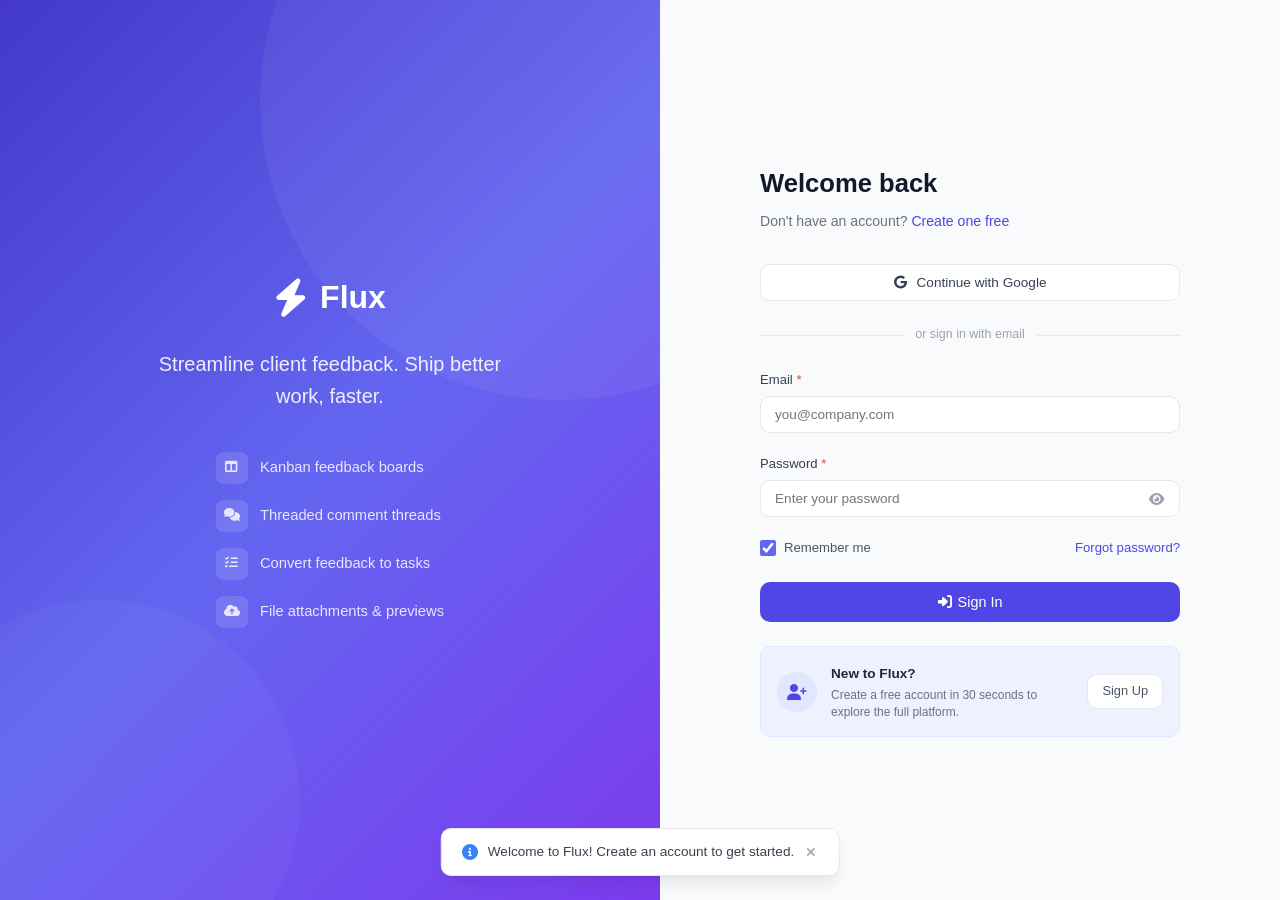
==== account.html @ b3759d48 "Add files via upload" ====
<!DOCTYPE html>
<html lang="en">
<head>
    <meta charset="UTF-8">
    <link rel="icon" type="image/svg+xml" href="data:image/svg+xml,<svg xmlns='http://www.w3.org/2000/svg' viewBox='0 0 100 100'><text y='.9em' font-size='90'>⚡</text></svg>">
    <meta name="viewport" content="width=device-width, initial-scale=1.0">
    <title>Flux — Account Settings</title>
    <meta name="description" content="Manage your Flux account settings, profile, security, and notification preferences.">

    <!-- Open Graph -->
    <meta property="og:title" content="Flux — Account Settings">
    <meta property="og:description" content="Manage your profile, security, and preferences in Flux.">
    <meta property="og:image" content="https://kingmiguelito-golteb.github.io/flux/screenshots/account.png">
    <meta property="og:url" content="https://kingmiguelito-golteb.github.io/flux/account.html">
    <meta property="og:type" content="website">

    <!-- Stylesheets -->
    <link rel="stylesheet" href="css/common.css">
    <link rel="stylesheet" href="css/account.css">
    <link rel="stylesheet" href="https://cdnjs.cloudflare.com/ajax/libs/font-awesome/6.5.0/css/all.min.css">
</head>
<body>

<!-- ===== SHARED HEADER ===== -->
<header class="flux-header" id="appHeader">
    <div class="flux-header-left">
        <a href="dashboard.html" class="flux-logo">
            <i class="fas fa-bolt"></i>
            <span>Flux</span>
        </a>
        <nav class="flux-nav" id="mainNav">
            <a href="dashboard.html" class="flux-nav-link">
                <i class="fas fa-columns"></i> Board
            </a>
            <a href="projects.html" class="flux-nav-link">
                <i class="fas fa-folder-open"></i> Projects
            </a>
            <a href="account.html" class="flux-nav-link active">
                <i class="fas fa-cog"></i> Settings
            </a>
        </nav>
    </div>
    <div class="flux-header-right">
        <!-- Notification bell -->
        <div class="flux-notif-wrapper" id="notifWrapper">
            <button class="flux-icon-btn" id="notifBell" title="Notifications">
                <i class="fas fa-bell"></i>
                <span class="flux-notif-badge hidden" id="notifBadge">0</span>
            </button>
            <div class="flux-notif-dropdown hidden" id="notifDropdown">
                <div class="flux-notif-header">
                    <h3>Notifications</h3>
                    <button class="flux-notif-mark-all" id="markAllRead">Mark all read</button>
                </div>
                <div class="flux-notif-list" id="notifList"></div>
                <div class="flux-notif-empty hidden" id="notifEmpty">
                    <i class="fas fa-bell-slash"></i>
                    <p>No notifications</p>
                </div>
            </div>
        </div>
        <!-- User menu -->
        <div class="flux-user-menu" id="userMenu">
            <button class="flux-user-btn" id="userMenuBtn">
                <div class="flux-avatar" id="headerAvatar">SC</div>
                <span class="flux-user-name" id="headerUserName">Sarah Chen</span>
                <i class="fas fa-chevron-down flux-user-chevron"></i>
            </button>
            <div class="flux-user-dropdown hidden" id="userDropdown">
                <div class="flux-user-dropdown-header">
                    <div class="flux-user-dropdown-name" id="dropdownName">Sarah Chen</div>
                    <div class="flux-user-dropdown-email" id="dropdownEmail">sarah@techco.com</div>
                </div>
                <a href="account.html" class="flux-user-dropdown-link">
                    <i class="fas fa-user-circle"></i> My Account
                </a>
                <a href="projects.html" class="flux-user-dropdown-link">
                    <i class="fas fa-folder-open"></i> Projects
                </a>
                <div class="flux-user-dropdown-divider"></div>
                <button class="flux-user-dropdown-link danger" id="logoutBtn">
                    <i class="fas fa-sign-out-alt"></i> Sign Out
                </button>
            </div>
        </div>
    </div>
</header>

<!-- ===== PAGE CONTENT ===== -->
<div class="flux-page">
    <div class="flux-page-header">
        <h1>Account Settings</h1>
        <p>Manage your profile, security, and preferences</p>
    </div>

    <div class="flux-page-content">
        <div class="account-layout">
            <!-- Sidebar -->
            <aside class="account-sidebar">
                <nav class="account-sidebar-nav">
                    <button class="account-sidebar-link active" data-section="profile">
                        <i class="fas fa-user"></i> Profile
                    </button>
                    <button class="account-sidebar-link" data-section="security">
                        <i class="fas fa-shield-alt"></i> Security
                    </button>
                    <button class="account-sidebar-link" data-section="notifications">
                        <i class="fas fa-bell"></i> Notifications
                    </button>
                    <button class="account-sidebar-link" data-section="organization">
                        <i class="fas fa-building"></i> Organization
                    </button>
                    <button class="account-sidebar-link" data-section="danger">
                        <i class="fas fa-exclamation-triangle"></i> Danger Zone
                    </button>
                </nav>
            </aside>

            <!-- Sections -->
            <div class="account-sections" id="accountSections">

                <!-- PROFILE SECTION -->
                <section class="account-section flux-card" id="sectionProfile" data-section="profile">
                    <div class="flux-card-header">
                        <h3><i class="fas fa-user"></i> Profile Information</h3>
                        <p>Update your personal details and avatar</p>
                    </div>
                    <div class="flux-card-body">
                        <div class="account-avatar-area">
                            <div class="account-avatar-preview" id="avatarPreview">SC</div>
                            <div class="account-avatar-actions">
                                <button class="flux-btn flux-btn-secondary flux-btn-sm" id="uploadAvatarBtn">
                                    <i class="fas fa-camera"></i> Upload Photo
                                </button>
                                <button class="flux-btn flux-btn-sm" id="removeAvatarBtn" style="background:none;color:var(--gray-400);border:none;padding:4px 8px;font-size:0.78rem;">
                                    Remove
                                </button>
                                <input type="file" id="avatarInput" accept="image/*" hidden>
                                <p>JPG, PNG. Max 2MB.</p>
                            </div>
                        </div>

                        <form id="profileForm" novalidate>
                            <div class="flux-form-row">
                                <div class="flux-form-group">
                                    <label class="flux-form-label" for="profileFirstName">First name</label>
                                    <input class="flux-form-input" type="text" id="profileFirstName" value="Sarah">
                                </div>
                                <div class="flux-form-group">
                                    <label class="flux-form-label" for="profileLastName">Last name</label>
                                    <input class="flux-form-input" type="text" id="profileLastName" value="Chen">
                                </div>
                            </div>
                            <div class="flux-form-group">
                                <label class="flux-form-label" for="profileEmail">Email</label>
                                <input class="flux-form-input" type="email" id="profileEmail" value="sarah@techco.com">
                            </div>
                            <div class="flux-form-group">
                                <label class="flux-form-label" for="profileJobTitle">Job title</label>
                                <input class="flux-form-input" type="text" id="profileJobTitle" placeholder="e.g. Product Manager">
                            </div>
                        </form>
                    </div>
                    <div class="flux-card-footer">
                        <button class="flux-btn flux-btn-secondary" id="cancelProfile">Cancel</button>
                        <button class="flux-btn flux-btn-primary" id="saveProfile">
                            <i class="fas fa-check"></i> Save Changes
                        </button>
                    </div>
                </section>

                <!-- SECURITY SECTION -->
                <section class="account-section flux-card" id="sectionSecurity" data-section="security">
                    <div class="flux-card-header">
                        <h3><i class="fas fa-shield-alt"></i> Security</h3>
                        <p>Manage your password and account security</p>
                    </div>
                    <div class="flux-card-body">
                        <form id="securityForm" novalidate>
                            <div class="flux-form-group">
                                <label class="flux-form-label" for="currentPassword">Current password</label>
                                <div class="password-input-wrapper">
                                    <input class="flux-form-input" type="password" id="currentPassword" placeholder="Enter current password">
                                    <button type="button" class="password-toggle" data-target="currentPassword">
                                        <i class="fas fa-eye"></i>
                                    </button>
                                </div>
                            </div>
                            <div class="flux-form-row">
                                <div class="flux-form-group">
                                    <label class="flux-form-label" for="newPassword">New password</label>
                                    <div class="password-input-wrapper">
                                        <input class="flux-form-input" type="password" id="newPassword" placeholder="New password">
                                        <button type="button" class="password-toggle" data-target="newPassword">
                                            <i class="fas fa-eye"></i>
                                        </button>
                                    </div>
                                </div>
                                <div class="flux-form-group">
                                    <label class="flux-form-label" for="confirmPassword">Confirm password</label>
                                    <div class="password-input-wrapper">
                                        <input class="flux-form-input" type="password" id="confirmPassword" placeholder="Confirm password">
                                        <button type="button" class="password-toggle" data-target="confirmPassword">
                                            <i class="fas fa-eye"></i>
                                        </button>
                                    </div>
                                </div>
                            </div>
                            <div class="flux-form-hint">Password must be at least 8 characters with one number and one special character.</div>
                        </form>
                    </div>
                    <div class="flux-card-footer">
                        <button class="flux-btn flux-btn-primary" id="savePassword">
                            <i class="fas fa-lock"></i> Update Password
                        </button>
                    </div>
                </section>

                <!-- NOTIFICATION SETTINGS SECTION -->
                <section class="account-section flux-card" id="sectionNotifications" data-section="notifications">
                    <div class="flux-card-header">
                        <h3><i class="fas fa-bell"></i> Notification Preferences</h3>
                        <p>Choose how and when you receive notifications</p>
                    </div>
                    <div class="flux-card-body">
                        <div class="notification-setting-row">
                            <div class="notification-setting-info">
                                <h4>Email notifications</h4>
                                <p>Receive feedback updates via email</p>
                            </div>
                            <label class="flux-toggle">
                                <input type="checkbox" id="notifEmail" checked>
                                <span class="flux-toggle-slider"></span>
                            </label>
                        </div>
                        <div class="notification-setting-row">
                            <div class="notification-setting-info">
                                <h4>In-app notifications</h4>
                                <p>Show notifications in the bell icon dropdown</p>
                            </div>
                            <label class="flux-toggle">
                                <input type="checkbox" id="notifInApp" checked>
                                <span class="flux-toggle-slider"></span>
                            </label>
                        </div>
                        <div class="notification-setting-row">
                            <div class="notification-setting-info">
                                <h4>Comment replies</h4>
                                <p>Get notified when someone replies to your comments</p>
                            </div>
                            <label class="flux-toggle">
                                <input type="checkbox" id="notifReplies" checked>
                                <span class="flux-toggle-slider"></span>
                            </label>
                        </div>
                        <div class="notification-setting-row">
                            <div class="notification-setting-info">
                                <h4>Status changes</h4>
                                <p>Notify when feedback changes status</p>
                            </div>
                            <label class="flux-toggle">
                                <input type="checkbox" id="notifStatus" checked>
                                <span class="flux-toggle-slider"></span>
                            </label>
                        </div>
                        <div class="notification-setting-row">
                            <div class="notification-setting-info">
                                <h4>Weekly digest</h4>
                                <p>Receive a summary of activity every Monday</p>
                            </div>
                            <label class="flux-toggle">
                                <input type="checkbox" id="notifDigest">
                                <span class="flux-toggle-slider"></span>
                            </label>
                        </div>
                    </div>
                    <div class="flux-card-footer">
                        <button class="flux-btn flux-btn-primary" id="saveNotifications">
                            <i class="fas fa-check"></i> Save Preferences
                        </button>
                    </div>
                </section>

                <!-- ORGANIZATION SECTION -->
                <section class="account-section flux-card" id="sectionOrganization" data-section="organization">
                    <div class="flux-card-header">
                        <h3><i class="fas fa-building"></i> Organization</h3>
                        <p>Your team and organization settings</p>
                    </div>
                    <div class="flux-card-body">
                        <form id="orgForm" novalidate>
                            <div class="flux-form-group">
                                <label class="flux-form-label" for="orgName">Organization name</label>
                                <input class="flux-form-input" type="text" id="orgName" value="TechCo">
                            </div>
                            <div class="flux-form-group">
                                <label class="flux-form-label" for="orgRole">Your role</label>
                                <select class="flux-form-select" id="orgRole">
                                    <option value="client" selected>Client</option>
                                    <option value="agency">Agency</option>
                                </select>
                            </div>
                            <div class="flux-form-group">
                                <label class="flux-form-label" for="orgTeamName">Team name</label>
                                <input class="flux-form-input" type="text" id="orgTeamName" placeholder="e.g. Marketing Team">
                            </div>
                        </form>
                    </div>
                    <div class="flux-card-footer">
                        <button class="flux-btn flux-btn-primary" id="saveOrg">
                            <i class="fas fa-check"></i> Save Organization
                        </button>
                    </div>
                </section>

                <!-- DANGER ZONE -->
                <section class="account-section flux-card danger-zone" id="sectionDanger" data-section="danger">
                    <div class="flux-card-header">
                        <h3><i class="fas fa-exclamation-triangle"></i> Danger Zone</h3>
                    </div>
                    <div class="flux-card-body">
                        <div class="danger-item">
                            <div class="danger-item-info">
                                <h4>Export account data</h4>
                                <p>Download all your feedback and settings</p>
                            </div>
                            <button class="flux-btn flux-btn-secondary flux-btn-sm" id="exportData">
                                <i class="fas fa-download"></i> Export
                            </button>
                        </div>
                        <div class="danger-item">
                            <div class="danger-item-info">
                                <h4>Delete all data</h4>
                                <p>Remove all feedback, projects and settings permanently</p>
                            </div>
                            <button class="flux-btn flux-btn-danger flux-btn-sm" id="deleteAllData">
                                <i class="fas fa-trash"></i> Delete All
                            </button>
                        </div>
                        <div class="danger-item">
                            <div class="danger-item-info">
                                <h4>Delete account</h4>
                                <p>Permanently delete your Flux account</p>
                            </div>
                            <button class="flux-btn flux-btn-danger flux-btn-sm" id="deleteAccount">
                                <i class="fas fa-user-times"></i> Delete Account
                            </button>
                        </div>
                    </div>
                </section>

            </div>
        </div>
    </div>
</div>

<div class="flux-toast-container" id="toastContainer"></div>
<script src="js/ui/splash.js"></script>
<script src="js/core/storage.js"></script>
<script src="js/core/api.js"></script>
<script src="js/ui/toast.js"></script>
<script src="js/ui/nav.js"></script>
<script src="js/ui/notifications.js"></script>
<script src="js/pages/account.js"></script>
</body>
</html>
---- css/common.css ----
/* ================================================
   FLUX — COMMON STYLES (shared across all pages)
   ================================================ */

/* --------------------------------
   CSS VARIABLES
   -------------------------------- */
:root {
    --primary-50: #eef2ff;
    --primary-100: #e0e7ff;
    --primary-200: #c7d2fe;
    --primary-300: #a5b4fc;
    --primary-400: #818cf8;
    --primary-500: #6366f1;
    --primary-600: #4f46e5;
    --primary-700: #4338ca;
    --primary-800: #3730a3;
    --primary-900: #312e81;

    --emerald-50: #ecfdf5;
    --emerald-100: #d1fae5;
    --emerald-200: #a7f3d0;
    --emerald-300: #6ee7b7;
    --emerald-400: #34d399;
    --emerald-500: #10b981;
    --emerald-600: #059669;

    --amber-50: #fffbeb;
    --amber-100: #fef3c7;
    --amber-200: #fde68a;
    --amber-400: #fbbf24;
    --amber-500: #f59e0b;
    --amber-600: #d97706;

    --red-50: #fef2f2;
    --red-100: #fee2e2;
    --red-200: #fecaca;
    --red-400: #f87171;
    --red-500: #ef4444;
    --red-600: #dc2626;

    --blue-50: #eff6ff;
    --blue-100: #dbeafe;
    --blue-400: #60a5fa;
    --blue-500: #3b82f6;
    --blue-600: #2563eb;

    --gray-50: #f9fafb;
    --gray-100: #f3f4f6;
    --gray-200: #e5e7eb;
    --gray-300: #d1d5db;
    --gray-400: #9ca3af;
    --gray-500: #6b7280;
    --gray-600: #4b5563;
    --gray-700: #374151;
    --gray-800: #1f2937;
    --gray-900: #111827;

    --header-height: 64px;
    --radius-sm: 6px;
    --radius-md: 10px;
    --radius-lg: 14px;
    --radius-xl: 20px;

    --shadow-sm: 0 1px 2px rgba(0, 0, 0, 0.05);
    --shadow-md: 0 4px 6px -1px rgba(0, 0, 0, 0.07), 0 2px 4px -2px rgba(0, 0, 0, 0.05);
    --shadow-lg: 0 10px 15px -3px rgba(0, 0, 0, 0.08), 0 4px 6px -4px rgba(0, 0, 0, 0.04);
    --shadow-xl: 0 20px 25px -5px rgba(0, 0, 0, 0.1), 0 8px 10px -6px rgba(0, 0, 0, 0.06);

    --transition-fast: 150ms ease;
    --transition-normal: 250ms ease;
    --transition-slow: 350ms cubic-bezier(0.4, 0, 0.2, 1);
}

/* --------------------------------
   RESET
   -------------------------------- */
*,
*::before,
*::after {
    box-sizing: border-box;
    margin: 0;
    padding: 0;
}

html {
    font-size: 16px;
    scroll-behavior: smooth;
}

body {
    font-family: 'Inter', -apple-system, BlinkMacSystemFont, 'Segoe UI', Roboto, sans-serif;
    background: var(--gray-50);
    color: var(--gray-800);
    line-height: 1.6;
    min-height: 100vh;
    overflow-x: hidden;
}

/* --------------------------------
   SCROLLBAR
   -------------------------------- */
::-webkit-scrollbar {
    width: 6px;
    height: 6px;
}

::-webkit-scrollbar-track {
    background: transparent;
}

::-webkit-scrollbar-thumb {
    background: var(--gray-300);
    border-radius: 3px;
}

::-webkit-scrollbar-thumb:hover {
    background: var(--gray-400);
}

/* --------------------------------
   UTILITY
   -------------------------------- */
.hidden {
    display: none !important;
}

.sr-only {
    position: absolute;
    width: 1px;
    height: 1px;
    padding: 0;
    margin: -1px;
    overflow: hidden;
    clip: rect(0, 0, 0, 0);
    border: 0;
}

/* --------------------------------
   SHARED NAV HEADER
   -------------------------------- */
.flux-header {
    position: fixed;
    top: 0;
    left: 0;
    right: 0;
    height: var(--header-height);
    background: white;
    border-bottom: 1px solid var(--gray-200);
    display: flex;
    align-items: center;
    justify-content: space-between;
    padding: 0 16px;
    z-index: 100;
    box-shadow: var(--shadow-sm);
    gap: 8px;
    overflow: visible;
}

.flux-header-left {
    display: flex;
    align-items: center;
    gap: 12px;
    flex-shrink: 0;
}

.flux-logo {
    display: flex;
    align-items: center;
    gap: 8px;
    font-weight: 700;
    font-size: 1.15rem;
    color: var(--primary-600);
    text-decoration: none;
    transition: opacity var(--transition-fast);
    flex-shrink: 0;
}

.flux-logo:hover {
    opacity: 0.85;
}

.flux-logo i {
    font-size: 1.3rem;
}

.flux-logo small {
    font-size: 0.7rem;
    color: var(--gray-400);
    font-weight: 400;
    margin-left: 4px;
}

/* Main navigation links */
.flux-nav {
    display: flex;
    align-items: center;
    gap: 2px;
    flex-shrink: 0;
}

.flux-nav-link {
    display: flex;
    align-items: center;
    gap: 5px;
    padding: 6px 10px;
    border-radius: var(--radius-md);
    font-size: 0.8rem;
    font-weight: 500;
    color: var(--gray-500);
    text-decoration: none;
    transition: all var(--transition-fast);
    white-space: nowrap;
    flex-shrink: 0;
}

.flux-nav-link:hover {
    background: var(--gray-100);
    color: var(--gray-700);
}

.flux-nav-link.active {
    background: var(--primary-50);
    color: var(--primary-600);
}

.flux-nav-link i {
    font-size: 0.82rem;
    width: 14px;
    text-align: center;
}


.flux-header-right {
    display: flex;
    align-items: center;
    gap: 8px;
    flex-shrink: 0;
    margin-left: auto;
}
/* --------------------------------
   NOTIFICATION BELL (shared)
   -------------------------------- */
.flux-notif-wrapper {
    position: relative;
    flex-shrink: 0;
}

.flux-icon-btn {
    width: 36px;
    height: 36px;
    border-radius: 50%;
    border: 1px solid var(--gray-200);
    background: white;
    cursor: pointer;
    display: flex;
    align-items: center;
    justify-content: center;
    color: var(--gray-500);
    transition: all var(--transition-fast);
    position: relative;
    flex-shrink: 0;
}

.flux-icon-btn:hover {
    background: var(--gray-50);
    color: var(--gray-700);
    border-color: var(--gray-300);
}

.flux-notif-badge {
    position: absolute;
    top: -4px;
    right: -4px;
    min-width: 18px;
    height: 18px;
    padding: 0 5px;
    background: var(--red-500);
    color: white;
    font-size: 0.65rem;
    font-weight: 700;
    border-radius: 9px;
    display: flex;
    align-items: center;
    justify-content: center;
    border: 2px solid white;
}

/* --------------------------------
   NOTIFICATION DROPDOWN
   -------------------------------- */
.flux-notif-dropdown {
    position: absolute;
    top: calc(100% + 8px);
    right: -8px;
    width: 360px;
    max-height: 480px;
    background: white;
    border: 1px solid var(--gray-200);
    border-radius: var(--radius-lg);
    box-shadow: var(--shadow-xl);
    z-index: 300;
    overflow: hidden;
    animation: fluxDropdownIn 0.25s ease;
}

.flux-notif-header {
    display: flex;
    justify-content: space-between;
    align-items: center;
    padding: 16px;
    border-bottom: 1px solid var(--gray-100);
}

.flux-notif-header h3 {
    font-size: 0.95rem;
    font-weight: 600;
}

.flux-notif-mark-all {
    background: none;
    border: none;
    color: var(--primary-500);
    cursor: pointer;
    font-size: 0.8rem;
    font-weight: 500;
}

.flux-notif-mark-all:hover {
    text-decoration: underline;
}

.flux-notif-list {
    max-height: 380px;
    overflow-y: auto;
}

.flux-notif-item {
    padding: 12px 16px;
    border-bottom: 1px solid var(--gray-50);
    cursor: pointer;
    transition: background var(--transition-fast);
    display: flex;
    gap: 12px;
    align-items: flex-start;
}

.flux-notif-item:hover {
    background: var(--gray-50);
}

.flux-notif-item.unread {
    background: var(--primary-50);
}

.flux-notif-item.unread:hover {
    background: var(--primary-100);
}

.flux-notif-icon {
    width: 32px;
    height: 32px;
    border-radius: 50%;
    display: flex;
    align-items: center;
    justify-content: center;
    flex-shrink: 0;
    font-size: 0.75rem;
}

.flux-notif-icon.success {
    background: var(--emerald-100);
    color: var(--emerald-600);
}

.flux-notif-icon.warning {
    background: var(--amber-100);
    color: var(--amber-600);
}

.flux-notif-icon.info {
    background: var(--blue-100);
    color: var(--blue-600);
}

.flux-notif-icon.danger {
    background: var(--red-100);
    color: var(--red-600);
}

.flux-notif-content {
    flex: 1;
    min-width: 0;
}

.flux-notif-text {
    font-size: 0.83rem;
    color: var(--gray-700);
    line-height: 1.4;
}

.flux-notif-time {
    font-size: 0.72rem;
    color: var(--gray-400);
    margin-top: 2px;
}

.flux-notif-empty {
    padding: 40px 16px;
    text-align: center;
    color: var(--gray-400);
}

.flux-notif-empty i {
    font-size: 2rem;
    margin-bottom: 8px;
    display: block;
}

/* --------------------------------
   USER MENU
   -------------------------------- */
.flux-user-menu {
    position: relative;
    flex-shrink: 0;
}

.flux-user-btn {
    display: flex;
    align-items: center;
    gap: 8px;
    padding: 3px 8px 3px 3px;
    border: 1px solid var(--gray-200);
    border-radius: 50px;
    background: white;
    cursor: pointer;
    transition: all var(--transition-fast);
    white-space: nowrap;
    flex-shrink: 0;
}

.flux-user-btn:hover {
    border-color: var(--gray-300);
    background: var(--gray-50);
}

.flux-avatar {
    width: 30px;
    height: 30px;
    border-radius: 50%;
    background: var(--primary-100);
    color: var(--primary-700);
    display: flex;
    align-items: center;
    justify-content: center;
    font-weight: 600;
    font-size: 0.7rem;
    flex-shrink: 0;
    overflow: hidden;
}

.flux-avatar img {
    width: 100%;
    height: 100%;
    object-fit: cover;
}

.flux-user-name {
    font-size: 0.8rem;
    font-weight: 500;
    color: var(--gray-700);
    max-width: 100px;
    overflow: hidden;
    text-overflow: ellipsis;
}

.flux-user-chevron {
    font-size: 0.6rem;
    color: var(--gray-400);
    flex-shrink: 0;
}

.flux-user-dropdown {
    position: absolute;
    top: calc(100% + 6px);
    right: 0;
    width: 220px;
    background: white;
    border: 1px solid var(--gray-200);
    border-radius: var(--radius-md);
    box-shadow: var(--shadow-lg);
    z-index: 300;
    padding: 6px;
    animation: fluxDropdownIn 0.2s ease;
}

.flux-user-dropdown-header {
    padding: 10px 12px;
    border-bottom: 1px solid var(--gray-100);
    margin-bottom: 4px;
}

.flux-user-dropdown-name {
    font-size: 0.85rem;
    font-weight: 600;
    color: var(--gray-800);
}

.flux-user-dropdown-email {
    font-size: 0.72rem;
    color: var(--gray-400);
    overflow: hidden;
    text-overflow: ellipsis;
}

.flux-user-dropdown-link {
    display: flex;
    align-items: center;
    gap: 10px;
    padding: 8px 12px;
    border-radius: var(--radius-sm);
    font-size: 0.83rem;
    color: var(--gray-600);
    text-decoration: none;
    transition: all var(--transition-fast);
    cursor: pointer;
    border: none;
    background: none;
    width: 100%;
    text-align: left;
    font-family: inherit;
}

.flux-user-dropdown-link:hover {
    background: var(--gray-100);
    color: var(--gray-800);
}

.flux-user-dropdown-link.danger {
    color: var(--red-500);
}

.flux-user-dropdown-link.danger:hover {
    background: var(--red-50);
    color: var(--red-600);
}

.flux-user-dropdown-link i {
    width: 16px;
    text-align: center;
    font-size: 0.85rem;
}

.flux-user-dropdown-divider {
    height: 1px;
    background: var(--gray-100);
    margin: 4px 0;
}

/* --------------------------------
   SHARED BUTTONS
   -------------------------------- */
.flux-btn {
    display: inline-flex;
    align-items: center;
    justify-content: center;
    gap: 6px;
    padding: 10px 20px;
    border-radius: var(--radius-md);
    font-size: 0.85rem;
    font-weight: 500;
    font-family: inherit;
    cursor: pointer;
    border: none;
    transition: all var(--transition-fast);
    text-decoration: none;
    white-space: nowrap;
}

.flux-btn:disabled {
    opacity: 0.5;
    cursor: not-allowed;
}

.flux-btn-primary {
    background: var(--primary-600);
    color: white;
}

.flux-btn-primary:hover:not(:disabled) {
    background: var(--primary-700);
}

.flux-btn-secondary {
    background: white;
    color: var(--gray-600);
    border: 1px solid var(--gray-200);
}

.flux-btn-secondary:hover:not(:disabled) {
    background: var(--gray-50);
    border-color: var(--gray-300);
}

.flux-btn-danger {
    background: var(--red-50);
    color: var(--red-600);
    border: 1px solid var(--red-200);
}

.flux-btn-danger:hover:not(:disabled) {
    background: var(--red-100);
}

.flux-btn-sm {
    padding: 6px 14px;
    font-size: 0.8rem;
}

.flux-btn-lg {
    padding: 12px 28px;
    font-size: 0.9rem;
}

.flux-btn-block {
    width: 100%;
}

/* --------------------------------
   SHARED FORM STYLES
   -------------------------------- */
.flux-form-group {
    margin-bottom: 20px;
}

.flux-form-label {
    display: block;
    font-size: 0.82rem;
    font-weight: 500;
    color: var(--gray-700);
    margin-bottom: 6px;
}

.flux-form-label .required {
    color: var(--red-500);
}

.flux-form-input,
.flux-form-select,
.flux-form-textarea {
    width: 100%;
    padding: 10px 14px;
    border: 1px solid var(--gray-200);
    border-radius: var(--radius-md);
    font-size: 0.85rem;
    font-family: inherit;
    outline: none;
    transition: all var(--transition-fast);
    background: white;
    color: var(--gray-800);
}

.flux-form-input:focus,
.flux-form-select:focus,
.flux-form-textarea:focus {
    border-color: var(--primary-400);
    box-shadow: 0 0 0 3px var(--primary-100);
}

.flux-form-input.error,
.flux-form-textarea.error {
    border-color: var(--red-400);
    box-shadow: 0 0 0 3px var(--red-100);
}

.flux-form-textarea {
    resize: vertical;
    min-height: 80px;
}

.flux-form-hint {
    font-size: 0.72rem;
    color: var(--gray-400);
    margin-top: 4px;
}

.flux-form-error {
    font-size: 0.75rem;
    color: var(--red-500);
    margin-top: 4px;
    display: none;
}

.flux-form-error.visible {
    display: block;
}

.flux-form-row {
    display: grid;
    grid-template-columns: 1fr 1fr;
    gap: 16px;
}

/* --------------------------------
   SHARED CARD CONTAINER
   -------------------------------- */
.flux-card {
    background: white;
    border: 1px solid var(--gray-200);
    border-radius: var(--radius-lg);
    box-shadow: var(--shadow-sm);
}

.flux-card-header {
    padding: 20px 24px;
    border-bottom: 1px solid var(--gray-100);
}

.flux-card-header h3 {
    font-size: 1rem;
    font-weight: 600;
    color: var(--gray-800);
    display: flex;
    align-items: center;
    gap: 8px;
}

.flux-card-header h3 i {
    color: var(--primary-500);
}

.flux-card-header p {
    font-size: 0.8rem;
    color: var(--gray-500);
    margin-top: 2px;
}

.flux-card-body {
    padding: 24px;
}

.flux-card-footer {
    padding: 16px 24px;
    border-top: 1px solid var(--gray-100);
    display: flex;
    justify-content: flex-end;
    gap: 10px;
}

/* --------------------------------
   TOAST CONTAINER (shared)
   -------------------------------- */
.flux-toast-container {
    position: fixed;
    bottom: 24px;
    left: 50%;
    transform: translateX(-50%);
    z-index: 1000;
    display: flex;
    flex-direction: column-reverse;
    gap: 8px;
    pointer-events: none;
}

.flux-toast {
    display: flex;
    align-items: center;
    gap: 10px;
    padding: 12px 20px;
    background: white;
    border-radius: var(--radius-md);
    box-shadow: var(--shadow-lg);
    border: 1px solid var(--gray-200);
    font-size: 0.85rem;
    pointer-events: auto;
    min-width: 280px;
    max-width: 440px;
    animation: fluxToastIn 0.4s cubic-bezier(0.34, 1.56, 0.64, 1);
}

.flux-toast.removing {
    animation: fluxToastOut 0.3s ease forwards;
}

.flux-toast-icon {
    font-size: 1rem;
    flex-shrink: 0;
}

.flux-toast.success .flux-toast-icon {
    color: var(--emerald-500);
}

.flux-toast.error .flux-toast-icon {
    color: var(--red-500);
}

.flux-toast.warning .flux-toast-icon {
    color: var(--amber-500);
}

.flux-toast.info .flux-toast-icon {
    color: var(--blue-500);
}

.flux-toast-msg {
    flex: 1;
    color: var(--gray-700);
    font-weight: 500;
}

.flux-toast-close {
    background: none;
    border: none;
    color: var(--gray-400);
    cursor: pointer;
    padding: 2px;
    font-size: 0.8rem;
}

/* --------------------------------
   PAGE CONTENT AREA
   -------------------------------- */
.flux-page {
    margin-top: var(--header-height);
    min-height: calc(100vh - var(--header-height));
}

.flux-page-header {
    padding: 24px 32px 0;
}

.flux-page-header h1 {
    font-size: 1.5rem;
    font-weight: 700;
    color: var(--gray-900);
}

.flux-page-header p {
    font-size: 0.88rem;
    color: var(--gray-500);
    margin-top: 4px;
}

.flux-page-content {
    padding: 24px 32px;
}

/* --------------------------------
   TOGGLE SWITCH
   -------------------------------- */
.flux-toggle {
    position: relative;
    width: 44px;
    height: 24px;
    flex-shrink: 0;
}

.flux-toggle input {
    opacity: 0;
    width: 0;
    height: 0;
    position: absolute;
}

.flux-toggle-slider {
    position: absolute;
    inset: 0;
    background: var(--gray-300);
    border-radius: 12px;
    cursor: pointer;
    transition: background var(--transition-fast);
}

.flux-toggle-slider::before {
    content: '';
    position: absolute;
    left: 3px;
    top: 3px;
    width: 18px;
    height: 18px;
    background: white;
    border-radius: 50%;
    transition: transform var(--transition-fast);
    box-shadow: var(--shadow-sm);
}

.flux-toggle input:checked+.flux-toggle-slider {
    background: var(--primary-500);
}

.flux-toggle input:checked+.flux-toggle-slider::before {
    transform: translateX(20px);
}

/* --------------------------------
   ANIMATIONS
   -------------------------------- */
@keyframes fluxDropdownIn {
    from {
        opacity: 0;
        transform: translateY(-8px);
    }

    to {
        opacity: 1;
        transform: translateY(0);
    }
}

@keyframes fluxToastIn {
    from {
        opacity: 0;
        transform: translateY(20px) scale(0.95);
    }

    to {
        opacity: 1;
        transform: translateY(0) scale(1);
    }
}

@keyframes fluxToastOut {
    from {
        opacity: 1;
        transform: translateY(0) scale(1);
    }

    to {
        opacity: 0;
        transform: translateY(20px) scale(0.9);
    }
}

@keyframes fluxFadeIn {
    from {
        opacity: 0;
    }

    to {
        opacity: 1;
    }
}

@keyframes fluxSlideUp {
    from {
        opacity: 0;
        transform: translateY(16px);
    }

    to {
        opacity: 1;
        transform: translateY(0);
    }
}

@keyframes fluxShake {

    0%,
    100% {
        transform: translateX(0);
    }

    25% {
        transform: translateX(-4px);
    }

    75% {
        transform: translateX(4px);
    }
}

@keyframes fluxSpin {
    to {
        transform: rotate(360deg);
    }
}

/* --------------------------------
   RESPONSIVE NAV
   -------------------------------- */
@media (max-width: 768px) {
    .flux-header {
        padding: 0 12px;
    }

    .flux-nav {
        display: none;
    }

    .flux-user-name {
        display: none;
    }

    .flux-page-header {
        padding: 16px;
    }

    .flux-page-content {
        padding: 16px;
    }

    .flux-form-row {
        grid-template-columns: 1fr;
    }
}
/* ================================================
   SPLASH / LOADING SCREEN
   ================================================ */
.flux-splash {
    position: fixed;
    inset: 0;
    z-index: 9999;
    background: white;
    display: flex;
    flex-direction: column;
    align-items: center;
    justify-content: center;
    transition: opacity 0.4s ease, visibility 0.4s ease;
}

.flux-splash.fade-out {
    opacity: 0;
    visibility: hidden;
}

.flux-splash-logo {
    display: flex;
    align-items: center;
    gap: 12px;
    font-size: 2rem;
    font-weight: 700;
    color: var(--primary-600);
    margin-bottom: 24px;
    animation: splashPulse 1.5s ease infinite;
}

.flux-splash-logo i {
    font-size: 2.4rem;
    animation: splashBolt 1.5s ease infinite;
}

.flux-splash-bar {
    width: 200px;
    height: 4px;
    background: var(--gray-200);
    border-radius: 2px;
    overflow: hidden;
    margin-bottom: 16px;
}

.flux-splash-bar-fill {
    height: 100%;
    background: linear-gradient(90deg, var(--primary-500), #7c3aed, var(--primary-500));
    background-size: 200% 100%;
    border-radius: 2px;
    animation: splashLoad 1.2s ease forwards, splashShimmer 1s linear infinite;
}

.flux-splash-text {
    font-size: 0.82rem;
    color: var(--gray-400);
    font-weight: 500;
}

@keyframes splashBolt {
    0%, 100% { transform: scale(1); opacity: 1; }
    50% { transform: scale(1.15); opacity: 0.8; }
}

@keyframes splashPulse {
    0%, 100% { transform: translateY(0); }
    50% { transform: translateY(-4px); }
}

@keyframes splashLoad {
    0% { width: 0%; }
    30% { width: 40%; }
    60% { width: 70%; }
    100% { width: 100%; }
}

@keyframes splashShimmer {
    0% { background-position: 200% 0; }
    100% { background-position: -200% 0; }
}
/* ================================================
   EMPTY STATES — Shared across all pages
   ================================================ */
.flux-empty-state {
    display: flex;
    flex-direction: column;
    align-items: center;
    justify-content: center;
    padding: 60px 24px;
    text-align: center;
    animation: fluxFadeIn 0.5s ease;
}

.flux-empty-icon {
    width: 80px;
    height: 80px;
    border-radius: 50%;
    background: var(--gray-100);
    display: flex;
    align-items: center;
    justify-content: center;
    font-size: 2rem;
    color: var(--gray-300);
    margin-bottom: 20px;
}

.flux-empty-title {
    font-size: 1.1rem;
    font-weight: 600;
    color: var(--gray-600);
    margin-bottom: 8px;
}

.flux-empty-text {
    font-size: 0.88rem;
    color: var(--gray-400);
    max-width: 360px;
    line-height: 1.6;
    margin-bottom: 20px;
}

.flux-empty-action {
    margin-top: 4px;
}

/* Specific empty state variations */
.flux-empty-state.compact {
    padding: 30px 16px;
}

.flux-empty-state.compact .flux-empty-icon {
    width: 56px;
    height: 56px;
    font-size: 1.4rem;
    margin-bottom: 12px;
}

.flux-empty-state.compact .flux-empty-title {
    font-size: 0.92rem;
}

.flux-empty-state.compact .flux-empty-text {
    font-size: 0.8rem;
}
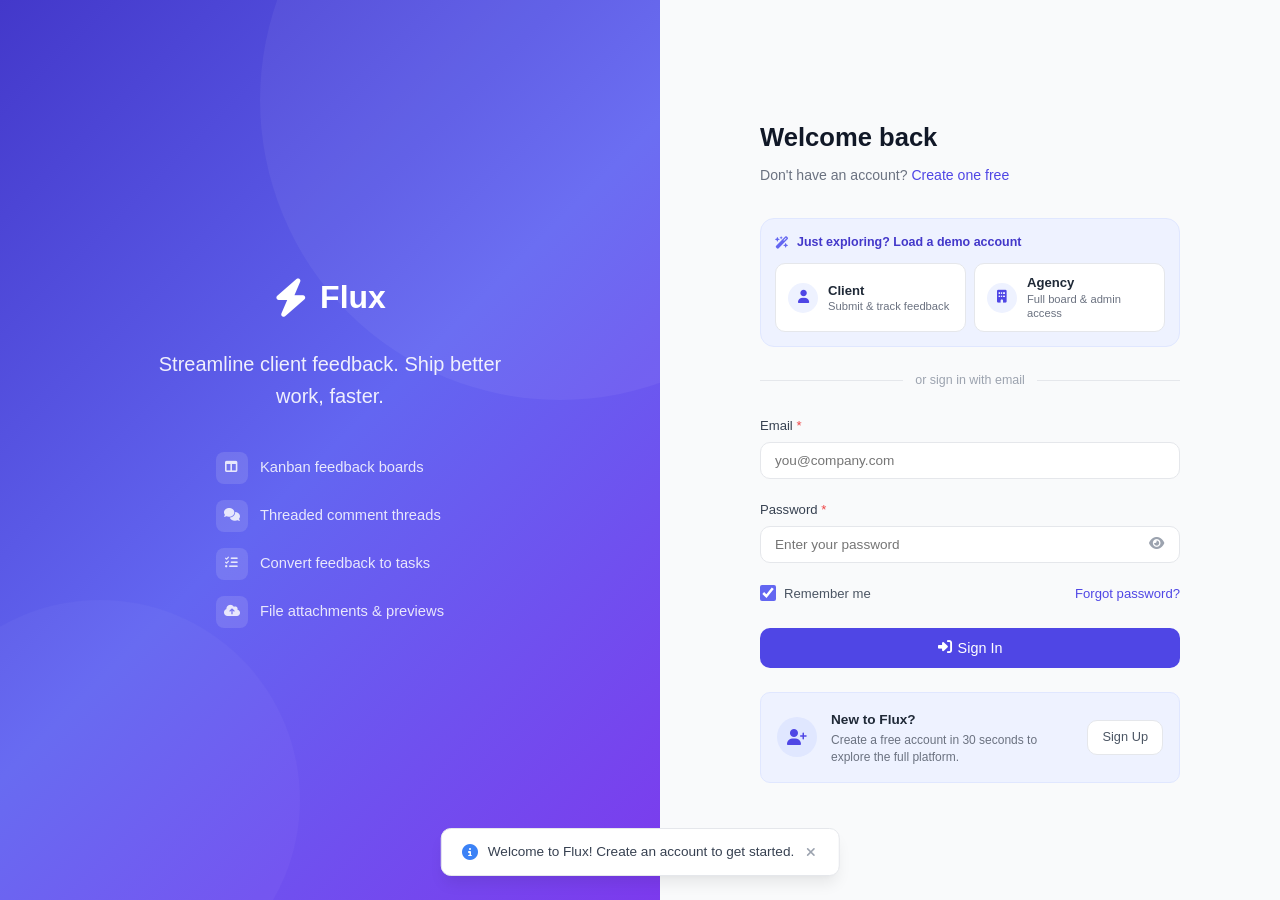
==== commit 3cb564ce: "Polish Flux to portfolio-ready state and prep Vercel deploy Deployment / security - Remove fake 'Con" ====
--- a/account.html
+++ b/account.html
@@ -10,9 +10,12 @@
     <!-- Open Graph -->
     <meta property="og:title" content="Flux — Account Settings">
     <meta property="og:description" content="Manage your profile, security, and preferences in Flux.">
-    <meta property="og:image" content="https://kingmiguelito-golteb.github.io/flux/screenshots/account.png">
-    <meta property="og:url" content="https://kingmiguelito-golteb.github.io/flux/account.html">
+    <meta property="og:image" content="https://flux-feedback-portal.vercel.app/screenshots/account.png">
+    <meta property="og:url" content="https://flux-feedback-portal.vercel.app/account.html">
     <meta property="og:type" content="website">
+
+    <link rel="canonical" href="https://flux-feedback-portal.vercel.app/account">
+    <meta name="robots" content="noindex, nofollow">
 
     <!-- Stylesheets -->
     <link rel="stylesheet" href="css/common.css">
@@ -20,6 +23,8 @@
     <link rel="stylesheet" href="https://cdnjs.cloudflare.com/ajax/libs/font-awesome/6.5.0/css/all.min.css">
 </head>
 <body>
+
+<a href="#mainContent" class="skip-link">Skip to main content</a>
 
 <!-- ===== SHARED HEADER ===== -->
 <header class="flux-header" id="appHeader">
@@ -43,14 +48,14 @@
     <div class="flux-header-right">
         <!-- Notification bell -->
         <div class="flux-notif-wrapper" id="notifWrapper">
-            <button class="flux-icon-btn" id="notifBell" title="Notifications">
+            <button class="flux-icon-btn" id="notifBell" type="button" title="Notifications" aria-label="Notifications" aria-haspopup="true" aria-expanded="false">
                 <i class="fas fa-bell"></i>
                 <span class="flux-notif-badge hidden" id="notifBadge">0</span>
             </button>
             <div class="flux-notif-dropdown hidden" id="notifDropdown">
                 <div class="flux-notif-header">
                     <h3>Notifications</h3>
-                    <button class="flux-notif-mark-all" id="markAllRead">Mark all read</button>
+                    <button class="flux-notif-mark-all" id="markAllRead" type="button">Mark all read</button>
                 </div>
                 <div class="flux-notif-list" id="notifList"></div>
                 <div class="flux-notif-empty hidden" id="notifEmpty">
@@ -61,7 +66,7 @@
         </div>
         <!-- User menu -->
         <div class="flux-user-menu" id="userMenu">
-            <button class="flux-user-btn" id="userMenuBtn">
+            <button class="flux-user-btn" id="userMenuBtn" type="button" aria-label="Account menu" aria-haspopup="true" aria-expanded="false">
                 <div class="flux-avatar" id="headerAvatar">SC</div>
                 <span class="flux-user-name" id="headerUserName">Sarah Chen</span>
                 <i class="fas fa-chevron-down flux-user-chevron"></i>
@@ -78,7 +83,7 @@
                     <i class="fas fa-folder-open"></i> Projects
                 </a>
                 <div class="flux-user-dropdown-divider"></div>
-                <button class="flux-user-dropdown-link danger" id="logoutBtn">
+                <button class="flux-user-dropdown-link danger" id="logoutBtn" type="button">
                     <i class="fas fa-sign-out-alt"></i> Sign Out
                 </button>
             </div>
@@ -87,7 +92,7 @@
 </header>
 
 <!-- ===== PAGE CONTENT ===== -->
-<div class="flux-page">
+<main class="flux-page" id="mainContent">
     <div class="flux-page-header">
         <h1>Account Settings</h1>
         <p>Manage your profile, security, and preferences</p>
@@ -98,19 +103,19 @@
             <!-- Sidebar -->
             <aside class="account-sidebar">
                 <nav class="account-sidebar-nav">
-                    <button class="account-sidebar-link active" data-section="profile">
+                    <button type="button" class="account-sidebar-link active" data-section="profile">
                         <i class="fas fa-user"></i> Profile
                     </button>
-                    <button class="account-sidebar-link" data-section="security">
+                    <button type="button" class="account-sidebar-link" data-section="security">
                         <i class="fas fa-shield-alt"></i> Security
                     </button>
-                    <button class="account-sidebar-link" data-section="notifications">
+                    <button type="button" class="account-sidebar-link" data-section="notifications">
                         <i class="fas fa-bell"></i> Notifications
                     </button>
-                    <button class="account-sidebar-link" data-section="organization">
+                    <button type="button" class="account-sidebar-link" data-section="organization">
                         <i class="fas fa-building"></i> Organization
                     </button>
-                    <button class="account-sidebar-link" data-section="danger">
+                    <button type="button" class="account-sidebar-link" data-section="danger">
                         <i class="fas fa-exclamation-triangle"></i> Danger Zone
                     </button>
                 </nav>
@@ -352,15 +357,15 @@
             </div>
         </div>
     </div>
-</div>
+</main>
 
 <div class="flux-toast-container" id="toastContainer"></div>
 <script src="js/ui/splash.js"></script>
-<script src="js/core/storage.js"></script>
-<script src="js/core/api.js"></script>
-<script src="js/ui/toast.js"></script>
-<script src="js/ui/nav.js"></script>
-<script src="js/ui/notifications.js"></script>
-<script src="js/pages/account.js"></script>
+<script src="js/core/storage.js" defer></script>
+<script src="js/core/api.js" defer></script>
+<script src="js/ui/toast.js" defer></script>
+<script src="js/ui/nav.js" defer></script>
+<script src="js/ui/notifications.js" defer></script>
+<script src="js/pages/account.js" defer></script>
 </body>
 </html>
--- a/css/common.css
+++ b/css/common.css
@@ -1147,4 +1147,96 @@
 
 .flux-empty-state.compact .flux-empty-text {
     font-size: 0.8rem;
-}+}
+
+/* --------------------------------
+   PASSWORD INPUT + REVEAL TOGGLE
+   (shared: auth pages + account settings)
+   -------------------------------- */
+.password-input-wrapper {
+    position: relative;
+}
+
+.password-input-wrapper .flux-form-input {
+    padding-right: 40px;
+}
+
+.password-toggle {
+    position: absolute;
+    right: 12px;
+    top: 50%;
+    transform: translateY(-50%);
+    background: none;
+    border: none;
+    color: var(--gray-400);
+    cursor: pointer;
+    padding: 4px;
+    font-size: 0.85rem;
+    line-height: 1;
+}
+
+.password-toggle:hover {
+    color: var(--gray-600);
+}
+
+/* --------------------------------
+   ACCESSIBILITY BASELINE
+   -------------------------------- */
+
+/* Visible keyboard focus for every interactive element */
+a:focus-visible,
+button:focus-visible,
+input:focus-visible,
+select:focus-visible,
+textarea:focus-visible,
+[tabindex]:focus-visible {
+    outline: 2px solid var(--primary-500);
+    outline-offset: 2px;
+    border-radius: var(--radius-sm);
+}
+
+/* Skip to content — visible only when focused */
+.skip-link {
+    position: absolute;
+    left: 12px;
+    top: -60px;
+    z-index: 2000;
+    padding: 10px 16px;
+    background: var(--primary-600);
+    color: white;
+    font-size: 0.85rem;
+    font-weight: 600;
+    border-radius: var(--radius-md);
+    text-decoration: none;
+    box-shadow: var(--shadow-lg);
+    transition: top var(--transition-fast);
+}
+
+.skip-link:focus {
+    top: 12px;
+}
+
+/* Screen-reader-only utility */
+.sr-only {
+    position: absolute;
+    width: 1px;
+    height: 1px;
+    padding: 0;
+    margin: -1px;
+    overflow: hidden;
+    clip: rect(0, 0, 0, 0);
+    white-space: nowrap;
+    border: 0;
+}
+
+/* Respect reduced-motion preferences */
+@media (prefers-reduced-motion: reduce) {
+    *,
+    *::before,
+    *::after {
+        animation-duration: 0.01ms !important;
+        animation-iteration-count: 1 !important;
+        transition-duration: 0.01ms !important;
+        scroll-behavior: auto !important;
+    }
+}
--- a/css/account.css
+++ b/css/account.css
@@ -0,0 +1,314 @@
+/* ================================================
+   FLUX — ACCOUNT SETTINGS PAGE
+   Desktop/base styles. Mobile overrides for this
+   page live at the bottom of this file.
+   ================================================ */
+
+/* --------------------------------
+   LAYOUT — sidebar + sections
+   -------------------------------- */
+.account-layout {
+    display: grid;
+    grid-template-columns: 220px minmax(0, 1fr);
+    gap: 28px;
+    align-items: start;
+    max-width: 1100px;
+}
+
+.account-sidebar {
+    position: sticky;
+    top: calc(var(--header-height) + 24px);
+}
+
+.account-sidebar-nav {
+    display: flex;
+    flex-direction: column;
+    gap: 2px;
+    background: white;
+    border: 1px solid var(--gray-200);
+    border-radius: var(--radius-lg);
+    box-shadow: var(--shadow-sm);
+    padding: 8px;
+}
+
+.account-sidebar-link {
+    display: flex;
+    align-items: center;
+    gap: 10px;
+    width: 100%;
+    padding: 10px 12px;
+    background: none;
+    border: none;
+    border-radius: var(--radius-md);
+    font-family: inherit;
+    font-size: 0.85rem;
+    font-weight: 500;
+    color: var(--gray-600);
+    text-align: left;
+    cursor: pointer;
+    transition: background var(--transition-fast), color var(--transition-fast);
+}
+
+.account-sidebar-link i {
+    width: 16px;
+    text-align: center;
+    font-size: 0.85rem;
+    color: var(--gray-400);
+    transition: color var(--transition-fast);
+}
+
+.account-sidebar-link:hover {
+    background: var(--gray-50);
+    color: var(--gray-800);
+}
+
+.account-sidebar-link:hover i {
+    color: var(--gray-600);
+}
+
+.account-sidebar-link.active {
+    background: var(--primary-50);
+    color: var(--primary-700);
+}
+
+.account-sidebar-link.active i {
+    color: var(--primary-600);
+}
+
+.account-sidebar-link:focus-visible {
+    outline: 2px solid var(--primary-400);
+    outline-offset: -2px;
+}
+
+/* Danger link tinting */
+.account-sidebar-link[data-section="danger"] i {
+    color: var(--red-400);
+}
+
+.account-sidebar-link[data-section="danger"].active {
+    background: var(--red-50);
+    color: var(--red-600);
+}
+
+.account-sidebar-link[data-section="danger"].active i {
+    color: var(--red-500);
+}
+
+/* --------------------------------
+   SECTIONS
+   -------------------------------- */
+.account-sections {
+    display: flex;
+    flex-direction: column;
+    gap: 20px;
+    min-width: 0;
+}
+
+.account-section {
+    /* .flux-card supplies bg/border/radius/shadow */
+    scroll-margin-top: calc(var(--header-height) + 24px);
+    animation: fluxSlideUp 0.3s ease;
+}
+
+.account-section .flux-form-group + .flux-form-group,
+.account-section .flux-form-row + .flux-form-group,
+.account-section .flux-form-group + .flux-form-row {
+    margin-top: 16px;
+}
+
+.account-section .flux-form-hint {
+    margin-top: 14px;
+}
+
+/* --------------------------------
+   AVATAR AREA
+   -------------------------------- */
+.account-avatar-area {
+    display: flex;
+    align-items: center;
+    gap: 20px;
+    padding-bottom: 24px;
+    margin-bottom: 24px;
+    border-bottom: 1px solid var(--gray-100);
+}
+
+.account-avatar-preview {
+    width: 72px;
+    height: 72px;
+    flex-shrink: 0;
+    border-radius: 50%;
+    background: linear-gradient(135deg, var(--primary-500), var(--primary-700));
+    color: white;
+    display: flex;
+    align-items: center;
+    justify-content: center;
+    font-size: 1.4rem;
+    font-weight: 600;
+    letter-spacing: 0.5px;
+    overflow: hidden;
+    box-shadow: var(--shadow-md);
+    user-select: none;
+}
+
+.account-avatar-preview img {
+    width: 100%;
+    height: 100%;
+    object-fit: cover;
+    display: block;
+}
+
+.account-avatar-actions {
+    display: flex;
+    flex-wrap: wrap;
+    align-items: center;
+    gap: 8px;
+    min-width: 0;
+}
+
+.account-avatar-actions p {
+    flex-basis: 100%;
+    margin: 0;
+    font-size: 0.75rem;
+    color: var(--gray-400);
+}
+
+/* --------------------------------
+   NOTIFICATION PREFERENCE ROWS
+   -------------------------------- */
+.notification-setting-row {
+    display: flex;
+    align-items: center;
+    justify-content: space-between;
+    gap: 20px;
+    padding: 14px 0;
+    border-bottom: 1px solid var(--gray-100);
+}
+
+.notification-setting-row:first-child {
+    padding-top: 0;
+}
+
+.notification-setting-row:last-child {
+    padding-bottom: 0;
+    border-bottom: none;
+}
+
+.notification-setting-info {
+    min-width: 0;
+}
+
+.notification-setting-info h4 {
+    font-size: 0.875rem;
+    font-weight: 600;
+    color: var(--gray-800);
+    margin: 0;
+}
+
+.notification-setting-info p {
+    font-size: 0.78rem;
+    color: var(--gray-500);
+    margin: 2px 0 0;
+}
+
+/* --------------------------------
+   DANGER ZONE
+   -------------------------------- */
+.danger-zone {
+    border-color: var(--red-200);
+}
+
+.danger-zone .flux-card-header {
+    background: var(--red-50);
+    border-bottom-color: var(--red-100);
+    border-radius: var(--radius-lg) var(--radius-lg) 0 0;
+}
+
+.danger-zone .flux-card-header h3,
+.danger-zone .flux-card-header h3 i {
+    color: var(--red-600);
+}
+
+.danger-item {
+    display: flex;
+    align-items: center;
+    justify-content: space-between;
+    gap: 20px;
+    padding: 14px 0;
+    border-bottom: 1px solid var(--gray-100);
+}
+
+.danger-item:first-child {
+    padding-top: 0;
+}
+
+.danger-item:last-child {
+    padding-bottom: 0;
+    border-bottom: none;
+}
+
+.danger-item-info {
+    min-width: 0;
+}
+
+.danger-item-info h4 {
+    font-size: 0.875rem;
+    font-weight: 600;
+    color: var(--gray-800);
+    margin: 0;
+}
+
+.danger-item-info p {
+    font-size: 0.78rem;
+    color: var(--gray-500);
+    margin: 2px 0 0;
+}
+
+.danger-item .flux-btn {
+    flex-shrink: 0;
+}
+
+/* --------------------------------
+   RESPONSIVE
+   -------------------------------- */
+@media (max-width: 900px) {
+    .account-layout {
+        grid-template-columns: 1fr;
+        gap: 20px;
+    }
+
+    .account-sidebar {
+        position: static;
+    }
+
+    .account-sidebar-nav {
+        flex-direction: row;
+        overflow-x: auto;
+        -webkit-overflow-scrolling: touch;
+        scrollbar-width: none;
+    }
+
+    .account-sidebar-nav::-webkit-scrollbar {
+        display: none;
+    }
+
+    .account-sidebar-link {
+        white-space: nowrap;
+        width: auto;
+        flex-shrink: 0;
+    }
+}
+
+@media (max-width: 640px) {
+    .account-avatar-area {
+        flex-direction: column;
+        align-items: flex-start;
+        text-align: left;
+    }
+
+    .notification-setting-row,
+    .danger-item {
+        flex-direction: column;
+        align-items: flex-start;
+        gap: 10px;
+    }
+}
